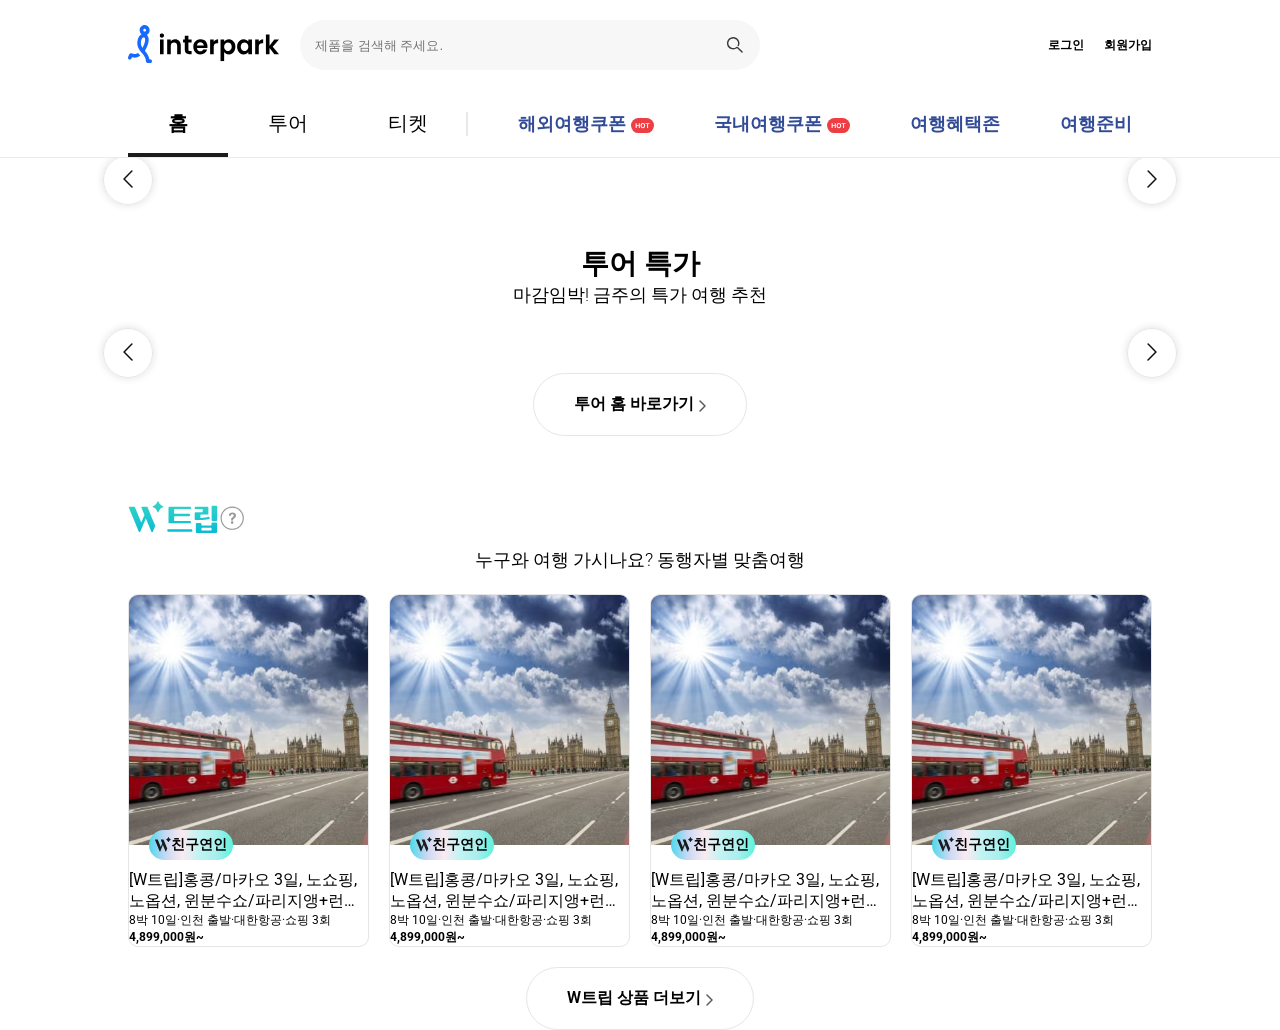
==== public/index.html @ 02920b18 "[docs] banner 반응형 작업" ====
<!DOCTYPE html>
<html lang="ko">
  <head>
    <meta charset="UTF-8" />
    <meta name="viewport" content="width=device-width, initial-scale=1.0" />
    <title>나의 til</title>
    <!--외부 라이브러리-->
    <link
      rel="stylesheet"
      href="https://cdn.jsdelivr.net/npm/swiper@11/swiper-bundle.min.css"
    />

    <script src="https://cdn.jsdelivr.net/npm/swiper@11/swiper-bundle.min.js"></script>

    <link rel="stylesheet" href="css/common.css" />
    <link rel="stylesheet" href="css/header.css" />
    <link rel="stylesheet" href="css/banner.css" />
    <link rel="stylesheet" href="css/tour.css" />
    <link rel="stylesheet" href="css/trip.css" />
    <!-- js 초기 코드 -->
    <script src="js/index.js"></script>
    <script src="js/header.js"></script>
    <script src="js/banner.js"></script>
    <script src="js/tour.js"></script>
  </head>

  <body>
    <!-- 전체 레이아웃  -->
    <div class="wrap">
      <!-- 상단 -->
      <header class="header">
        <div class="layout">
          <!-- 상단의 위 -->
          <div class="header_top">
            <div class="header_top_left">
              <!-- 로고 -->
              <div class="logo">
                <a href="http://www.interpark.com" target="_blank">
                  <img src="images/logo.svg" alt="로고" title="인터파크" />
                </a>
              </div>
              <!-- 제품검색 -->
              <div class="search">
                <!-- 제품 검색 API 연동 -->
                <form class="search_form">
                  <input
                    class="search_form_word"
                    type="text"
                    placeholder="제품을 검색해 주세요."
                  />
                  <input
                    class="search_form_button"
                    type="submit"
                    value="검색"
                  />
                </form>
              </div>
            </div>
            <div class="header_top_right">
              <ul class="member">
                <li><a href="#">로그인</a></li>
                <li><a href="#">회원가입</a></li>
              </ul>
            </div>
          </div>
          <!-- 상단의 아래 -->
          <div class="header_bottom">
            <div class="header_bottom_nav">
              <ul class="nav">
                <li><a href="#" class="focus">홈</a></li>
                <li><a href="#">투어</a></li>
                <li><a href="#">티켓</a></li>
              </ul>
            </div>
            <div class="header_bottom_eventmenu">
              <ul class="cupon">
                <li>
                  <a href="#">
                    해외여행쿠폰
                    <img
                      src="images/badge_hot.svg"
                      alt="해외여행쿠폰"
                      title="해외여행쿠폰"
                    />
                  </a>
                </li>
                <li>
                  <a href="#">
                    국내여행쿠폰
                    <img
                      src="images/badge_hot.svg"
                      alt="국내여행쿠폰"
                      title="국내여행쿠폰"
                    />
                  </a>
                </li>
                <li><a href="#">여행혜택존</a></li>
                <li><a href="#">여행준비</a></li>
              </ul>
            </div>
          </div>
        </div>
      </header>

      <!-- 모바일 상단 -->
      <div class="m_header">
        <div class="m_header_menu">
          <a href="">홈</a>
          <a href="">투어</a>
          <a href="">티켓</a>
        </div>
        <div class="m_header_search">
          <a href="#">
            <img src="images/btn_search.svg" alt="제품검색">
          </a>
        </div>
      </div>

      <!-- 메인 -->
      <main class="main">
        <div class="layout">
          <!-- Banner -->
          <div class="banner">
            <!-- 절대로 swiper 단어 고치지 않는다 -->
            <div class="swiper sw_banner">
              <div class="swiper-wrapper">
                <!-- API 연동 -->
              </div>
            </div>
            
            <div class="swiper-pagination sw_banner_pg"></div>

            <button class="slide_bt banner_prev slide_bt_left">
              <img src="images/slider_arrow.svg" alt="left" title="left" />
            </button>

            <button class="slide_bt banner_next slide_bt_right">
              <img src="images/slider_arrow.svg" alt="right" title="right" />
            </button>
          </div>
          <!-- Tour -->
          <div class="tour">
            <div class="section_top">
              <h2 class="section_title">투어 특가</h2>
              <span class="section_desc">마감임박! 금주의 특가 여행 추천</span>
            </div>
            <div class="section_list">
              <!--Start 목록영역 -->
              <div class="section_category">
                <ul class="section_category_bts">
                  <!-- API 연동 -->
                </ul>
              </div>

              <div class="section_slide">
                <!-- Swiper 투어 영역 -->
                <div class="swiper sw_tour">
                  <div class="swiper-wrapper">
                    <!-- API 연동 -->
                  </div>
                  <div class="swiper-wrapper"></div>
                </div>

                <button class="slide_bt tour_prev slide_bt_left">
                  <img src="images/slider_arrow.svg" alt="left" title="left" />
                </button>

                <button class="slide_bt tour_next slide_bt_right">
                  <img
                    src="images/slider_arrow.svg"
                    alt="right"
                    title="right"
                  />
                </button>
              </div>

              <!-- End 목록영역 -->
            </div>
            <div class="section_bts">
              <a href="#">
                투어 홈 바로가기
                <img
                  src="images/icon_linkArrow.svg"
                  alt="투어 홈 바로가기"
                  title="투어 홈 바로가기"
                />
              </a>
            </div>
          </div>

          <!-- Trip -->
          <div class="trip">
            <div class="trip_top">
              <div class="trip_top_title">
                <img
                  src="images/icon_w_trip_new_pc.svg"
                  alt="W트립"
                  title="W트립"
                />
                <a href="#"
                  ><img
                    src="images/icon_w_trip_question_mark_pc.svg"
                    alt="도움"
                    title="도움"
                /></a>
            </div>
              <p class="trip_desc">누구와 여행 가시나요? 동행자별 맞춤여행</p>
            </div>

            <!-- JSON 연동  -->
            <div class="trip_list">
              <div class="trip_item">
                <a href="#">
                  <div class="trip_item_image">
                    <img
                      src="images/Europe.avif"
                      alt="홍콩/마카오/원분수쇼/파리지앵"
                      title="[W트립]홍콩/마카오 3일, 노쇼핑,노옵션, 윈분수쇼/파리지앵+런더너야경/리펄스베이/스탠리"
                    />
                  </div>
                  <div class="trip_item_name">
                    <img
                      src="images/icon_w_logo_new.svg"
                      alt="w icon"
                      title="w icon"
                    />
                    친구연인
                  </div>
                  <div class="trip_item_content">
                    <p class="trip_content_title">
                      [W트립]홍콩/마카오 3일, 노쇼핑,노옵션,
                      윈분수쇼/파리지앵+런더너야경/리펄스베이/스탠리
                    </p>
                    <span class="trip_content_tag"
                      >8박 10일·인천 출발·대한항공·쇼핑 3회</span
                    >
                    <span class="trip_content_price"><b>4,899,000원~</b></span>
                  </div>
                </a>
              </div>
              <div class="trip_item">
                <a href="#">
                  <div class="trip_item_image">
                    <img
                      src="images/Europe.avif"
                      alt="홍콩/마카오/원분수쇼/파리지앵"
                      title="[W트립]홍콩/마카오 3일, 노쇼핑,노옵션, 윈분수쇼/파리지앵+런더너야경/리펄스베이/스탠리"
                    />
                  </div>
                  <div class="trip_item_name">
                    <img
                      src="images/icon_w_logo_new.svg"
                      alt="w icon"
                      title="w icon"
                    />
                    친구연인
                  </div>
                  <div class="trip_item_content">
                    <p class="trip_content_title">
                      [W트립]홍콩/마카오 3일, 노쇼핑,노옵션,
                      윈분수쇼/파리지앵+런더너야경/리펄스베이/스탠리
                    </p>
                    <span class="trip_content_tag"
                      >8박 10일·인천 출발·대한항공·쇼핑 3회</span
                    >
                    <span class="trip_content_price"><b>4,899,000원~</b></span>
                  </div>
                </a>
              </div>
              <div class="trip_item">
                <a href="#">
                  <div class="trip_item_image">
                    <img
                      src="images/Europe.avif"
                      alt="홍콩/마카오/원분수쇼/파리지앵"
                      title="[W트립]홍콩/마카오 3일, 노쇼핑,노옵션, 윈분수쇼/파리지앵+런더너야경/리펄스베이/스탠리"
                    />
                  </div>
                  <div class="trip_item_name">
                    <img
                      src="images/icon_w_logo_new.svg"
                      alt="w icon"
                      title="w icon"
                    />
                    친구연인
                  </div>
                  <div class="trip_item_content">
                    <p class="trip_content_title">
                      [W트립]홍콩/마카오 3일, 노쇼핑,노옵션,
                      윈분수쇼/파리지앵+런더너야경/리펄스베이/스탠리
                    </p>
                    <span class="trip_content_tag"
                      >8박 10일·인천 출발·대한항공·쇼핑 3회</span
                    >
                    <span class="trip_content_price"><b>4,899,000원~</b></span>
                  </div>
                </a>
              </div>
              <div class="trip_item">
                <a href="#">
                  <div class="trip_item_image">
                    <img
                      src="images/Europe.avif"
                      alt="홍콩/마카오/원분수쇼/파리지앵"
                      title="[W트립]홍콩/마카오 3일, 노쇼핑,노옵션, 윈분수쇼/파리지앵+런더너야경/리펄스베이/스탠리"
                    />
                  </div>
                  <div class="trip_item_name">
                    <img
                      src="images/icon_w_logo_new.svg"
                      alt="w icon"
                      title="w icon"
                    />
                    친구연인
                  </div>
                  <div class="trip_item_content">
                    <p class="trip_content_title">
                      [W트립]홍콩/마카오 3일, 노쇼핑,노옵션,
                      윈분수쇼/파리지앵+런더너야경/리펄스베이/스탠리
                    </p>
                    <span class="trip_content_tag"
                      >8박 10일·인천 출발·대한항공·쇼핑 3회</span
                    >
                    <span class="trip_content_price"><b>4,899,000원~</b></span>
                  </div>
                </a>
              </div>

              <!-- 버튼 
              <button class="slide_bt trip_prev slide_bt_left">
                <img src="images/slider_arrow.svg" alt="left" title="left" />
              </button>

              <button class="slide_bt trip_next slide_bt_right">
                <img src="images/slider_arrow.svg" alt="right" title="right"/>
              </button>
            --></div>

            <div class="trip_bts">
              <a href="#"
                >W트립 상품 더보기
                <img
                  src="images/icon_linkArrow.svg"
                  alt="W트립 상품 더보기"
                  title="W트립 상품 더보기"
                />
              </a>
            </div>
          </div>
          <!-- Ticket -->
          <div></div>
          <!-- Live -->
          <div></div>
        </div>
      </main>
      <!-- 하단 -->
      <footer>
        <div></div>
      </footer>
    </div>
  </body>
</html>
---- public/css/common.css ----
@charset "utf-8";
@import url("https://fonts.googleapis.com/css2?family=Roboto:ital,wght@0,100..900;1,100..900&display=swap");

* {
  box-sizing: border-box;
  margin: 0;
  padding: 0;
  outline-style: none;
}

/* 태그 선택 : 추천하는 각 태그별 기본값 */
a {
  text-decoration: none;
  /* 아래는 디자인 보고 수정 */
  color: #000000;
}
ul {
  list-style: none;
}
html {
  width: 100%;
  /* 아래는 디자인 보고 수정 */
  font-size: 12px; /*웹 브라우저상 폰트의 기본 사이즈는 12*/
}

body {
  width: 100%;
  /* 글꼴이 필요로 함 */
  font-family: "Segoe UI", Roboto, Arial, "Noto Sans", sans-serif;
  font-size: 1rem; /*rem은 html의 폰트 사이즈 배 수 여기선 1rem은 12 2rm은 24*/
  letter-spacing: 0px;
  /* 아래는 디자인 보고 수정 */
  color: #000000;
  word-spacing: 0px;
}

.wrap {
  width: 100%;
}

.layout {
  max-width: 1280px; /*반응형 시작. 최대 넓이 1280*/
  width: 100%; /*이건 안 적어도 기본 설정임*/
  margin: 0 auto;
  /*  margin-top: 0; 
    margin-bottom: 0;
    margin-left: auto;
    margin-right: auto;*/
}
/* 반응형 작업 */
@media all and (max-width:1280px){
  .layout{
    max-width: 1024px ; 
  }
}
@media all and (max-width:1024px){
  .layout{
    max-width: 760px ;
    
  }
}
@media all and (max-width:760px){
  .layout{
    min-width: 100%;
    
  }
}

.slide_bt {
  position: absolute;
  top: 50%;
  z-index: 100;
  /* transform: translateY(-50%); << 아래 translateX에 덮어 씌워짐 */ 
  width: 50px;
  height: 50px;
  background-color: rgba(255, 255, 255, 0.85); /*a는 투명도. 투명도 최대치는 1.0*/
  
  border: 1px solid #e6e6e6;
  border-radius: 50%; /*px가능 그러나 %가 낫다*/
  box-shadow: 0 0 8px rgba(0, 0, 0, 0.13);

  cursor: pointer;
}
.slide_bt_left {
  left: 0;
  transform: translateX(-50%) translateY(-50%) rotateY(180deg); /*위에(29번줄) translatey적으면 x에 덮어 씌워지기 때문에 X와 Y같이 써준다. / 180deg = 180도*/
}
.slide_bt_right {
  right: 0;
  transform: translateX(50%) translateY(-50%);
}

/* swiper 버튼 비활성시 표현 */
.swiper-button-disabled{
  display: none !important;
}
---- public/css/header.css ----
main {
  padding-top: 150px;
}

.header {
  position: fixed;
  left: 0;
  top: 0;

  z-index: 999;
  width: 100%;
  background-color: #ffffff;
  border-bottom: 1px solid #ebebeb;
}
.header_down {
  position: fixed;
  top: 0;
  left: 0;
  z-index: 999;
  width: 100%;
}

.header_top {
  /* 좌표 기준을 세워주자 */
  position: relative;
  display: flex;
  justify-content: space-between;
  align-items: center;
  width: 100%;

  /* padding-top: 30px; */
  /* padding-bottom: 30px; */
  padding: 20px 0;
}
.header_top_down {
  padding: 0px;
}

.header_top_left {
  display: flex;
  align-items: center;
  gap: 20px;
}

.logo > a > img {
  width: 152px;
  height: auto;
}

.search {
}
.search_down {
  position: absolute;
  top: 10px;
  left: 350px;
}

.search_form {
  display: flex;
  align-items: center;
  width: 460px;
}

.search_form_word {
  width: calc(100% - 50px);
  height: 50px;
  background-color: #f7f7f8;
  border: none;
  border-radius: 25px 0px 0px 25px;
  padding-left: 15px;
}
.search_form_button {
  width: 50px;
  height: 50px;
  font-size: 0;

  /* background-color: red;
  background-image: url("../images/btn_search.svg");
  background-repeat: no-repeat;
  background-position: center;
  background-size: 18px; */

  background: #f7f7f8 url("../images/btn_search.svg") no-repeat center;
  background-color: #f7f7f8;
  background-size: 18px;
  border: none;
  border-radius: 0px 25px 25px 0px;
  cursor: pointer;
}

.header_top_right {
  position: relative;
}
.member {
  display: flex;
  gap: 20px;
}
.member_down {
  position: absolute;
  top: 30px;
  right: 0;
}

.member > li > a {
  font-size: 12px;
  font-weight: 700;
  line-height: 16px;
  color: #000000;
}

.header_bottom {
  display: flex;
  align-items: center;
  width: 100%;
}
.header_bottom_nav {
}
.nav {
  position: relative;
  display: flex;
  gap: 0px;
}
.nav::after {
  position: absolute;
  /* top: calc(100% - 50% - 24px / 2); */
  top: 50%;
  right: 0;
  display: block;

  width: 2px;
  height: 24px;
  background-color: #e9e9e9;
  transform: translateY(-50%);
  content: "";
}

.nav li a {
  position: relative;

  display: block;
  padding: 20px 40px;
  font-size: 20px;
  font-weight: 400;
}

.nav li a.focus {
  font-weight: 700 !important;
}

.nav li a.focus::after {
  position: absolute;
  bottom: 0;
  left: 0;

  display: block;
  width: 100%;
  height: 4px;
  background-color: #1c1c1c;
  content: "";
}

.header_bottom_eventmenu {
}
.cupon {
  display: flex;
  align-items: center;
  gap: 20px;
  margin-left: 30px;
}
.cupon > li > a {
  display: flex;
  align-items: center;
  padding: 0 20px;

  font-size: 18px;
  font-weight: 600;
  color: #324b97;
  gap: 5px;
}
.cupon > li > a > img {
  transform: translateY(10%);
}

/* 모바일 헤더 */
.m_header {
  padding: 0 10px;
  display: none;
  position: fixed;
  left: 0;
  top: 0;
  width: 100%;
  height: 54px;
  background-color: #fff;
  border-bottom: 1px solid #ebebeb;
  z-index: 999;
}

.m_header_menu{
  display: flex;
  align-items: center;
  gap: 15px;
}

.m_header_menu a{
  font-size: 20px;
  font-weight: 400;

}

.m_header_search{
  display: flex;
  align-items: center;
}

.m_header_search a {

}

/* 반응형 작업 */
@media all and (max-width: 1024px) {
  .main{
    padding-top: 40px;
  }
  .header {
    display: none;
  }
  .m_header {
    display: flex;
    justify-content: space-between;
    align-content: center;
  }
}
---- public/css/banner.css ----
.banner {
  position: relative;
  margin-top: 30px;
  
}


.banner_slide {
  display: flex;
  gap: 25px;
}
.sw_banner {
  border-radius: 15px;
}
.banner_list {
  overflow: hidden;
  background-color: rgb(255, 255, 255);
  border-radius: 15px;
}
/* 이미지가 영역에 가득 채워지면서도  비율이 유지되도록 처리 */
.banner_list img {
  width: 100%;
  height: 100%;
  /* 비율을 유지하면서 영역에 이미지 가득 채우기 */
  object-fit: cover;
  display: block;
}
/* 반응형 */
.sw_banner_pg{
  display: none;
  bottom: -25px !important;
}
@media all and (max-width: 1024px){
  .sw_banner_pg{
    display: block;
  }
  /* 평상시 버튼 모습 */
  .sw_banner_pg .swiper-pagination-bullet {}
  /* 포커스시 버튼 모습 */
  .sw_banner_pg .swiper-pagination-bullet-active {
    background-color: #000;
  }
}
@media all and (max-width:960px){
.sw_banner{
  width: 350px;
  }
.sw_banner_pg{
  bottom: 10px !important;
}
  /* 평상시 버튼 모습 */
.sw_banner_pg .swiper-pagination-bullet {
  width: 6px;
  height: 6px;
  opacity: 0.4;
  background-color: #fff;
}
  /* 포커스시 버튼 모습 */
.sw_banner_pg .swiper-pagination-bullet-active {
  width: 7px;
  height: 7px;
  opacity: 1;
  background-color: #fff;
  }
}
---- public/css/tour.css ----
.tour {
  position: relative;
  margin-top: 65px;
}

.section_top {
  padding-bottom: 22px;
}
.section_title {
  font-size: 28px;
  font-weight: 700;
  text-align: center;
}
.section_desc {
  display: block;
  font-size: 18px;
  font-weight: 300;
  text-align: center;
  color: rgba(0, 0, 7%, 0.75);
}
.section_list {
  position: relative;
}
.section_category {
  display: flex;
  justify-content: center;
  padding-bottom: 24px;
}
.section_category_bts {
  display: flex;
  gap: 6px;
}
.section_category_bts > li {
}
.section_category_bts > li > button {
  padding: 15px 20px;

  font-size: 14px;
  font-weight: 400;
  background-color: #ffffff;
  border: 1px solid #e5e5e5;
  border-radius: 52px;

  transition: all 0.4s;
  cursor: pointer;
}
.section_category_bts > li > button.cate_focus {
  font-weight: 700;
  color: #fff;
  background-color: #333333;
  border: 1px solid #333333;
}

.section_slide {
  position: relative;
  margin-bottom: 20px;
}
.item {
  position: relative;
  flex: 1; /*이미지 비율을 똑같이 맞춰라*/
  overflow: hidden;
  border: 1px solid #e5e5e5;
  border-radius: 10px;
}
.item > a {
}
.item_image {
  width: 100%;
  height: 250px;
  overflow: hidden;
  margin-bottom: 25px;
}

.item_image > img {
  display: block;
  width: 100%;
  height: 100%;
  /* 비율을 유지하면서 영역에 이미지 가득 채우기 */
  object-fit: cover;
}

.item_name {
  position: absolute;
  top: 235px;
  left: 20px;
  padding: 10px;
  font-size: 14px;
  font-weight: 600;
  color: #fff;
  background-color: #1769ff;

  border-radius: 4px;
}

.item_text {
  padding: 20px;
  border-radius: 50px;
  padding-top: 5px;
}

.item_cupon {
  display: block; /*text에다가 block을 줘도 여기서는 inline이라서 white-space부터 text-overflow까지 적용이 안 될 수도 있다. 때문에 여기에다가 block을 준다*/
  /* 말줄임 처리 */
  overflow: hidden;
  font-size: 14px;
  font-weight: 400;
  color: #1769ff;
  /* 줄내림 방지 */
  white-space: nowrap;
  text-overflow: ellipsis;
}
.item_desc {
  display: block; /*p태그는 기본 display:block이지만 적어주는걸 권장함 */
  /* 말줄임 처리 */
  overflow: hidden;
  font-size: 14px;
  color: #333333;
  /* 줄내림 방지 */
  white-space: nowrap;
  text-overflow: ellipsis;
}

.item_price {
  font-size: 16px;
  font-weight: 400;
}
.item_price > b {
  font-size: 20px;
  font-weight: 700;
}

.section_bts {
  display: flex;
  justify-content: center;
}
.section_bts > a {
  display: flex;
  align-items: center;
  padding: 20px 40px;

  font-size: 16px;
  font-weight: 600; /*px 쓰지말것*/
  background-color: #fff;
  border: 1px solid #e5e5e5;

  border-radius: 40px;
  gap: 5px;
}
.section_bts > a > img {
  transform: translateY(1px);
}

/* 반응형 */
@media all and (max-width: 1024px) {
  .tour {
    border-top: 8px solid #f4f4f4;
    margin-top: 50px;
    padding-top: 10px;
  }
  .tour.section_top {
    padding-bottom: 12px;
  }
  .tour .section_title {
    font-size: 21px;
  }
  .tour .section_desc {
    font-size: 15px;
  }
  .tour .section_category {
    padding-bottom: 12px;
  }
  .section_category_bts > li > button {
    padding: 9px 20px;
  }
}
---- public/css/trip.css ----
.trip {
  position: relative;
  margin-top: 65px;
}
.trip_top {
  display: block;
  text-align: center;
  margin-bottom: 22px;



}

.trip_top_title {
  display: flex;
  align-items: center; 
  
}

.trip_desc {
  font-size: 18px;
  font-weight: 300;
  color: rgba(0, 0, 7%, 0.75);
  margin-top: 10px;
}
.trip_list {
  position: relative;
  display: flex;
  gap: 20px
}
.trip_item {
  position: relative;
  flex: 1; /*이미지 비율을 똑같이 맞춰라*/
  overflow: hidden;
  border: 1px solid #e5e5e5;
  border-radius: 10px;
  margin-bottom: 20px;
}

.trip_item_image {
  width: 100%;
  height: 250px;
  overflow: hidden;
  margin-bottom: 25px;
}
.trip_item_image > img {
  display: block;
  width: 100%;
  height: 100%;
  /* 비율을 유지하면서 영역에 이미지 가득 채우기 */
  object-fit: cover;
}
.trip_item_name {
  position: absolute;
  display: flex;
  top: 235px;
  left: 20px;
  padding: 6px;
  font-size: 14px;
  font-weight: 600;
  background: linear-gradient(
    90deg,
    #4ed8eb,
    #c9d8f4,
    #fbeaf0,
    #c0f3f3,
    #a9eeee,
    #5cf3dc
  );
  border-radius: 4rem;
  align-items: center;
}
.trip_item_content {
}
.trip_content_title {
  display: block; 
  /* 말줄임 처리 */
  overflow: hidden;
  font-size: 16px;
  font-weight: 400;
  /* 줄내림 방지 */
  text-overflow: ellipsis;
  display: -webkit-box;
  -webkit-line-clamp: 2;
  -webkit-box-orient: vertical;
}
.trip_content_tag {
  display: block;
}
.trip_content_price {
}
.trip_bts {
  display: flex;
  justify-content: center;
}
.trip_bts > a {
  display: flex;
  align-items: center;
  padding: 20px 40px;

  font-size: 16px;
  font-weight: 600; /*px 쓰지말것*/
  background-color: #fff;
  border: 1px solid #e5e5e5;

  border-radius: 40px;
  gap: 5px;
}
.trip_bts > a > img {
  transform: translateY(1px);
}
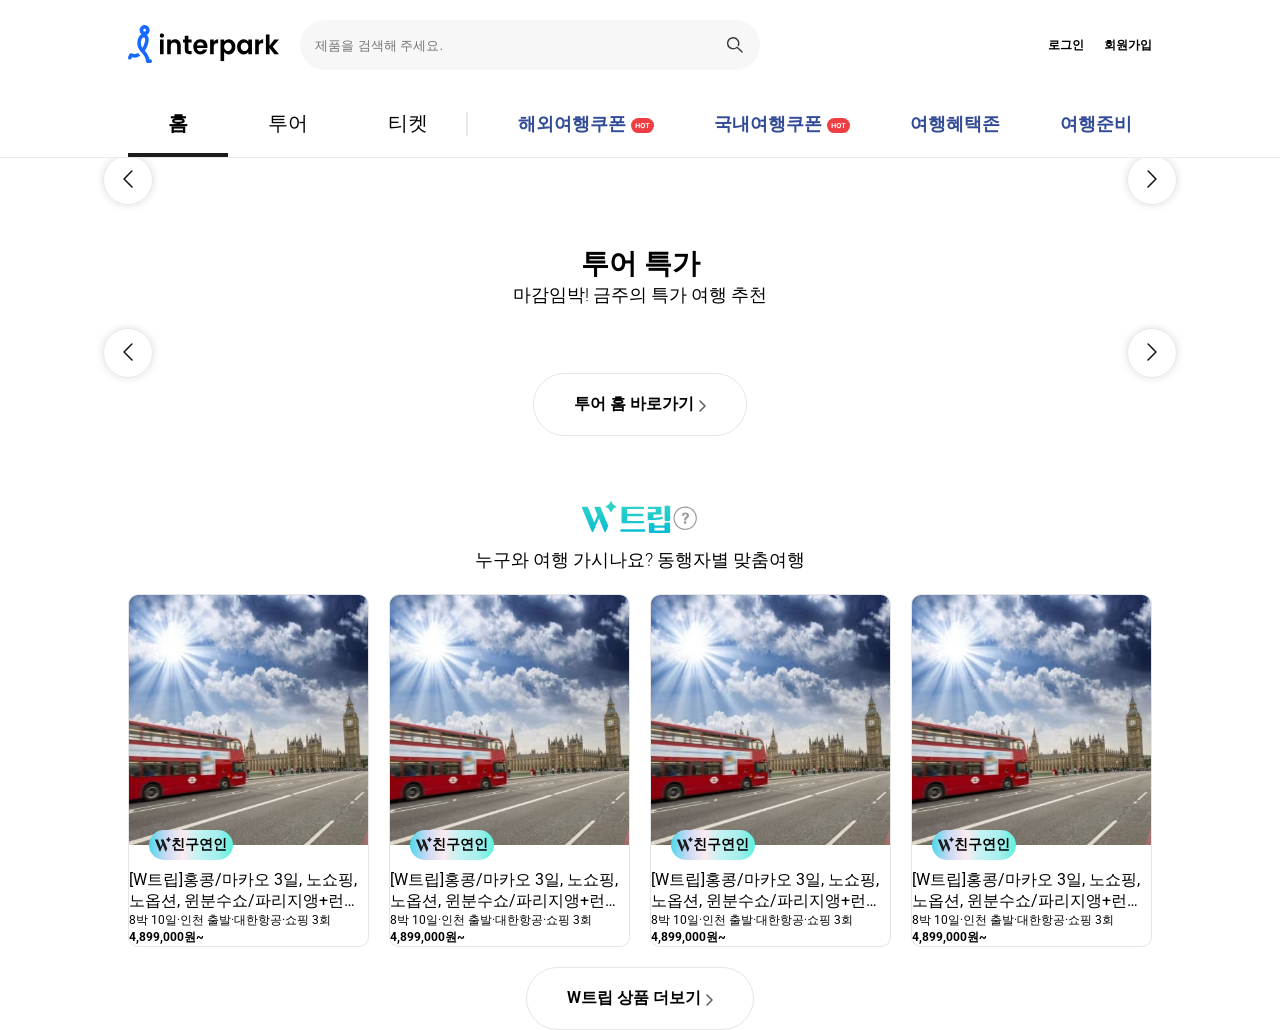
==== commit 4d09133e: "[docs] trip작업중" ====
--- a/public/index.html
+++ b/public/index.html
@@ -198,7 +198,7 @@
                   title="W트립"
                 />
                 <a href="#"
-                  ><img
+                  ><img class="question"
                     src="images/icon_w_trip_question_mark_pc.svg"
                     alt="도움"
                     title="도움"
--- a/public/css/header.css
+++ b/public/css/header.css
@@ -195,30 +195,28 @@
   z-index: 999;
 }
 
-.m_header_menu{
+.m_header_menu {
   display: flex;
   align-items: center;
   gap: 15px;
 }
 
-.m_header_menu a{
+.m_header_menu a {
   font-size: 20px;
   font-weight: 400;
-
-}
-
-.m_header_search{
+}
+
+.m_header_search {
   display: flex;
   align-items: center;
 }
 
 .m_header_search a {
-
 }
 
 /* 반응형 작업 */
 @media all and (max-width: 1024px) {
-  .main{
+  .main {
     padding-top: 40px;
   }
   .header {
--- a/public/css/trip.css
+++ b/public/css/trip.css
@@ -4,18 +4,22 @@
 }
 .trip_top {
   display: block;
+  margin-bottom: 22px;
   text-align: center;
-  margin-bottom: 22px;
-
-
-
 }
 
 .trip_top_title {
+  /* position: relative; */
   display: flex;
-  align-items: center; 
-  
+  align-items: center;
+  justify-content: center; /*가로 정렬*/
+ 
+
 }
+/* .trip .question{
+  transform: translateY(-10%);
+
+} */
 
 .trip_desc {
   font-size: 18px;
@@ -26,7 +30,7 @@
 .trip_list {
   position: relative;
   display: flex;
-  gap: 20px
+  gap: 20px;
 }
 .trip_item {
   position: relative;
@@ -73,7 +77,7 @@
 .trip_item_content {
 }
 .trip_content_title {
-  display: block; 
+  display: block;
   /* 말줄임 처리 */
   overflow: hidden;
   font-size: 16px;
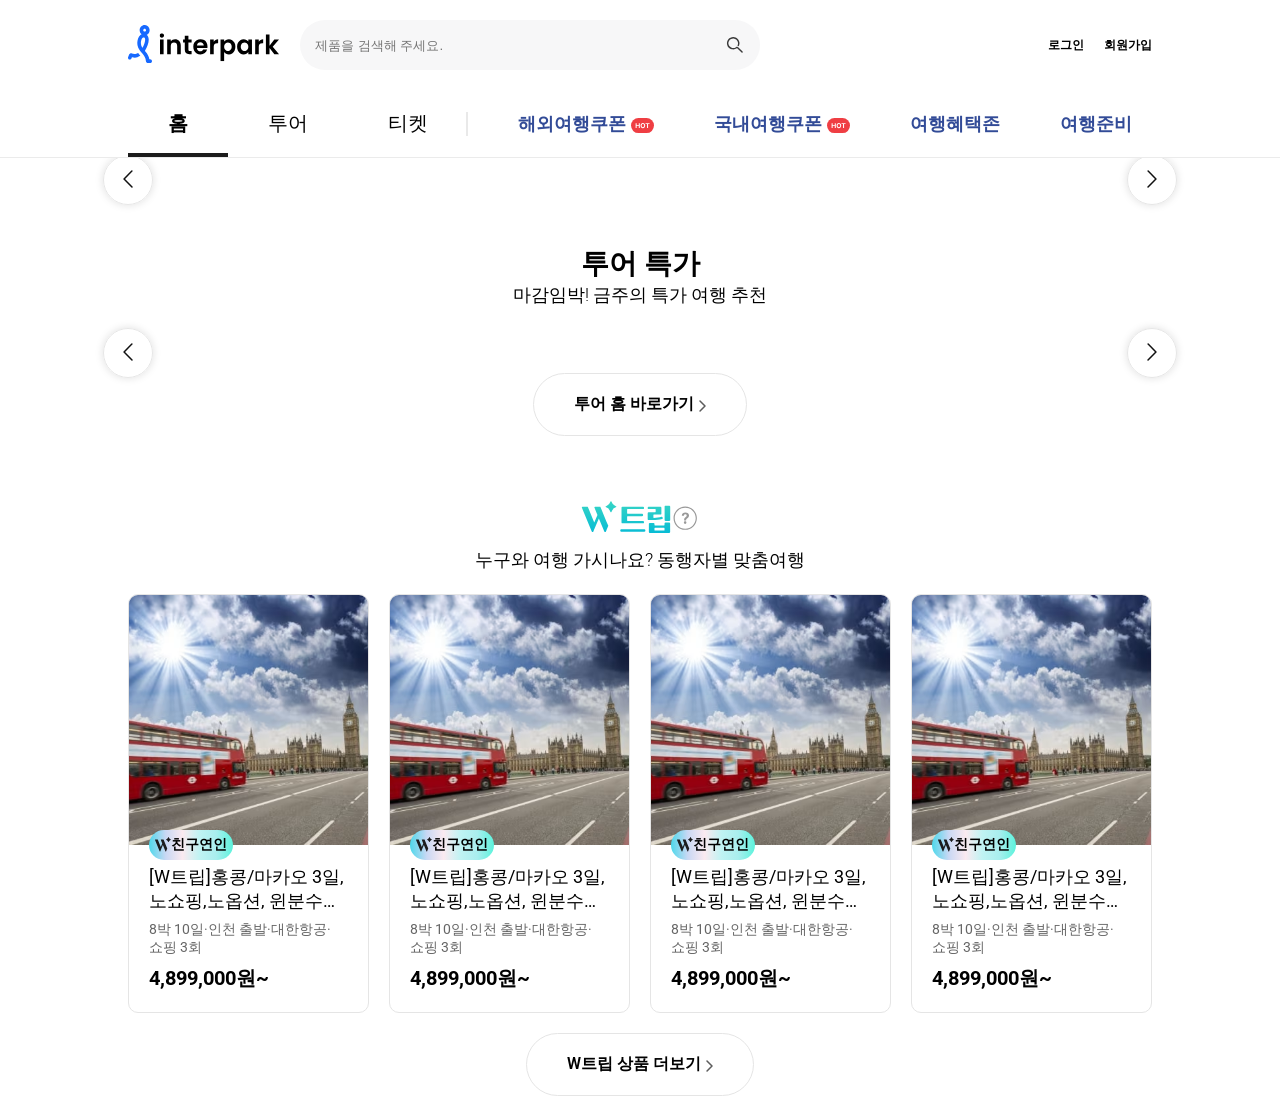
==== commit 871066cd: "[docs]tour 반응형 수정" ====
--- a/public/index.html
+++ b/public/index.html
@@ -111,13 +111,18 @@
         </div>
         <div class="m_header_search">
           <a href="#">
-            <img src="images/btn_search.svg" alt="제품검색">
+            <img src="images/btn_search.svg" alt="제품검색" />
           </a>
         </div>
       </div>
 
       <!-- 메인 -->
       <main class="main">
+        <!-- 안내창 -->
+        <!-- <div class="popup">
+          <div class="popup_content">내용</div> -->
+        <!-- 안내창-->  
+        </div>
         <div class="layout">
           <!-- Banner -->
           <div class="banner">
@@ -127,7 +132,7 @@
                 <!-- API 연동 -->
               </div>
             </div>
-            
+
             <div class="swiper-pagination sw_banner_pg"></div>
 
             <button class="slide_bt banner_prev slide_bt_left">
@@ -153,26 +158,27 @@
               </div>
 
               <div class="section_slide">
-                <!-- Swiper 투어 영역 -->
-                <div class="swiper sw_tour">
-                  <div class="swiper-wrapper">
-                    <!-- API 연동 -->
-                  </div>
-                  <div class="swiper-wrapper"></div>
-                </div>
-
-                <button class="slide_bt tour_prev slide_bt_left">
-                  <img src="images/slider_arrow.svg" alt="left" title="left" />
-                </button>
-
-                <button class="slide_bt tour_next slide_bt_right">
-                  <img
-                    src="images/slider_arrow.svg"
-                    alt="right"
-                    title="right"
-                  />
-                </button>
-              </div>
+                  <!-- Swiper 투어 영역 -->
+                  <div class="swiper sw_tour">
+                    <div class="swiper-wrapper">
+                      <!-- API 연동 -->
+                    </div>
+                    <div class="swiper-wrapper"></div>
+                  </div>
+
+                  <button class="slide_bt tour_prev slide_bt_left">
+                    <img src="images/slider_arrow.svg" alt="left" title="left" />
+                  </button>
+
+                  <button class="slide_bt tour_next slide_bt_right">
+                    <img
+                      src="images/slider_arrow.svg"
+                      alt="right"
+                      title="right"
+                    />
+                  </button>
+              </div>
+              
 
               <!-- End 목록영역 -->
             </div>
@@ -198,12 +204,13 @@
                   title="W트립"
                 />
                 <a href="#"
-                  ><img class="question"
+                  ><img
+                    class="question"
                     src="images/icon_w_trip_question_mark_pc.svg"
                     alt="도움"
                     title="도움"
                 /></a>
-            </div>
+              </div>
               <p class="trip_desc">누구와 여행 가시나요? 동행자별 맞춤여행</p>
             </div>
 
--- a/public/css/common.css
+++ b/public/css/common.css
@@ -19,6 +19,10 @@
 }
 html {
   width: 100%;
+  /* 반응형 최소 너비 설정 */
+  min-width: 540px;
+  /* 가로 스크롤은 UI상 좋지 않아서 숨긴다  */
+  overflow-x: hidden;
   /* 아래는 디자인 보고 수정 */
   font-size: 12px; /*웹 브라우저상 폰트의 기본 사이즈는 12*/
 }
@@ -39,8 +43,8 @@
 }
 
 .layout {
+  width: 100%; /*이건 안 적어도 기본 설정임*/
   max-width: 1280px; /*반응형 시작. 최대 넓이 1280*/
-  width: 100%; /*이건 안 적어도 기본 설정임*/
   margin: 0 auto;
   /*  margin-top: 0; 
     margin-bottom: 0;
@@ -48,21 +52,19 @@
     margin-right: auto;*/
 }
 /* 반응형 작업 */
-@media all and (max-width:1280px){
-  .layout{
-    max-width: 1024px ; 
+@media all and (max-width: 1280px) {
+  .layout {
+    max-width: 1024px;
   }
 }
-@media all and (max-width:1024px){
-  .layout{
-    max-width: 760px ;
-    
+@media all and (max-width: 1024px) {
+  .layout {
+    max-width: 760px;
   }
 }
-@media all and (max-width:760px){
-  .layout{
+@media all and (max-width: 760px) {
+  .layout {
     min-width: 100%;
-    
   }
 }
 
@@ -70,11 +72,16 @@
   position: absolute;
   top: 50%;
   z-index: 100;
-  /* transform: translateY(-50%); << 아래 translateX에 덮어 씌워짐 */ 
+  /* transform: translateY(-50%); << 아래 translateX에 덮어 씌워짐 */
   width: 50px;
   height: 50px;
-  background-color: rgba(255, 255, 255, 0.85); /*a는 투명도. 투명도 최대치는 1.0*/
-  
+  background-color: rgba(
+    255,
+    255,
+    255,
+    0.85
+  ); /*a는 투명도. 투명도 최대치는 1.0*/
+
   border: 1px solid #e6e6e6;
   border-radius: 50%; /*px가능 그러나 %가 낫다*/
   box-shadow: 0 0 8px rgba(0, 0, 0, 0.13);
@@ -91,8 +98,29 @@
 }
 
 /* swiper 버튼 비활성시 표현 */
-.swiper-button-disabled{
+.swiper-button-disabled {
   display: none !important;
 }
 
+/* 팝업창 */
+.popup {
+  position: fixed;
+  top: 0;
+  left: 0;
+  z-index: 99999999;
+  width: 100%;
+  height: 100%;
+  /* 아래처럼 해도 됩니다. */
+  height: 100vh;
+  background-color: rgba(0, 0, 0, 0.5);
+}
 
+.popup_content {
+  position: relative;
+  width: 50.78vw;
+  max-width: 650px;
+  height: 31.25vw; /*너비를 기준으로 잡았기 때문에 vh가 아닌 vw이다 */
+  max-height: 400px;
+  margin: 0 auto;
+  background-color: yellowgreen;
+}
--- a/public/css/tour.css
+++ b/public/css/tour.css
@@ -157,7 +157,7 @@
     margin-top: 50px;
     padding-top: 10px;
   }
-  .tour.section_top {
+  .tour .section_top {
     padding-bottom: 12px;
   }
   .tour .section_title {
@@ -172,4 +172,45 @@
   .section_category_bts > li > button {
     padding: 9px 20px;
   }
-}
+
+
+  
+  /* 반응형 슬라이드 높이 설정 */
+  .item {
+    height: 222px !important;
+    
+  }
+  .item_image {
+    height: 138px !important;
+    margin-bottom: 10px !important;
+  }
+  .item_name {
+    left: 8px;
+    top: 127px;
+    font-size: 11px;
+    font-weight: 500;
+    border-radius: 4px;
+    padding: 3px 5px;
+  }
+  .item_cupon {
+  }
+  .item_desc {
+  }
+  .item_price {
+    font-size: 14px;
+  }
+  .item_price > b {
+    font-size: 14px;
+  }
+  .item_text {
+    padding: 5px;
+    padding-left: 10px;
+  }
+
+  .section_bts > a {
+    width: 95%;
+    justify-content: center;
+    border-radius: 4px;
+    padding: 15px 20px;
+  }
+}
--- a/public/css/trip.css
+++ b/public/css/trip.css
@@ -45,7 +45,7 @@
   width: 100%;
   height: 250px;
   overflow: hidden;
-  margin-bottom: 25px;
+  margin-bottom: 20px;
 }
 .trip_item_image > img {
   display: block;
@@ -75,12 +75,16 @@
   align-items: center;
 }
 .trip_item_content {
+  padding: 20px;
+  border-radius: 50px;
+  padding-top: 0px;
+  
 }
 .trip_content_title {
   display: block;
   /* 말줄임 처리 */
   overflow: hidden;
-  font-size: 16px;
+  font-size: 18px;
   font-weight: 400;
   /* 줄내림 방지 */
   text-overflow: ellipsis;
@@ -90,8 +94,14 @@
 }
 .trip_content_tag {
   display: block;
+  padding: 8px;
+  padding-left: 0;
+  color: #666;
+  font-size:14px;
+
 }
 .trip_content_price {
+  font-size: 20px;
 }
 .trip_bts {
   display: flex;
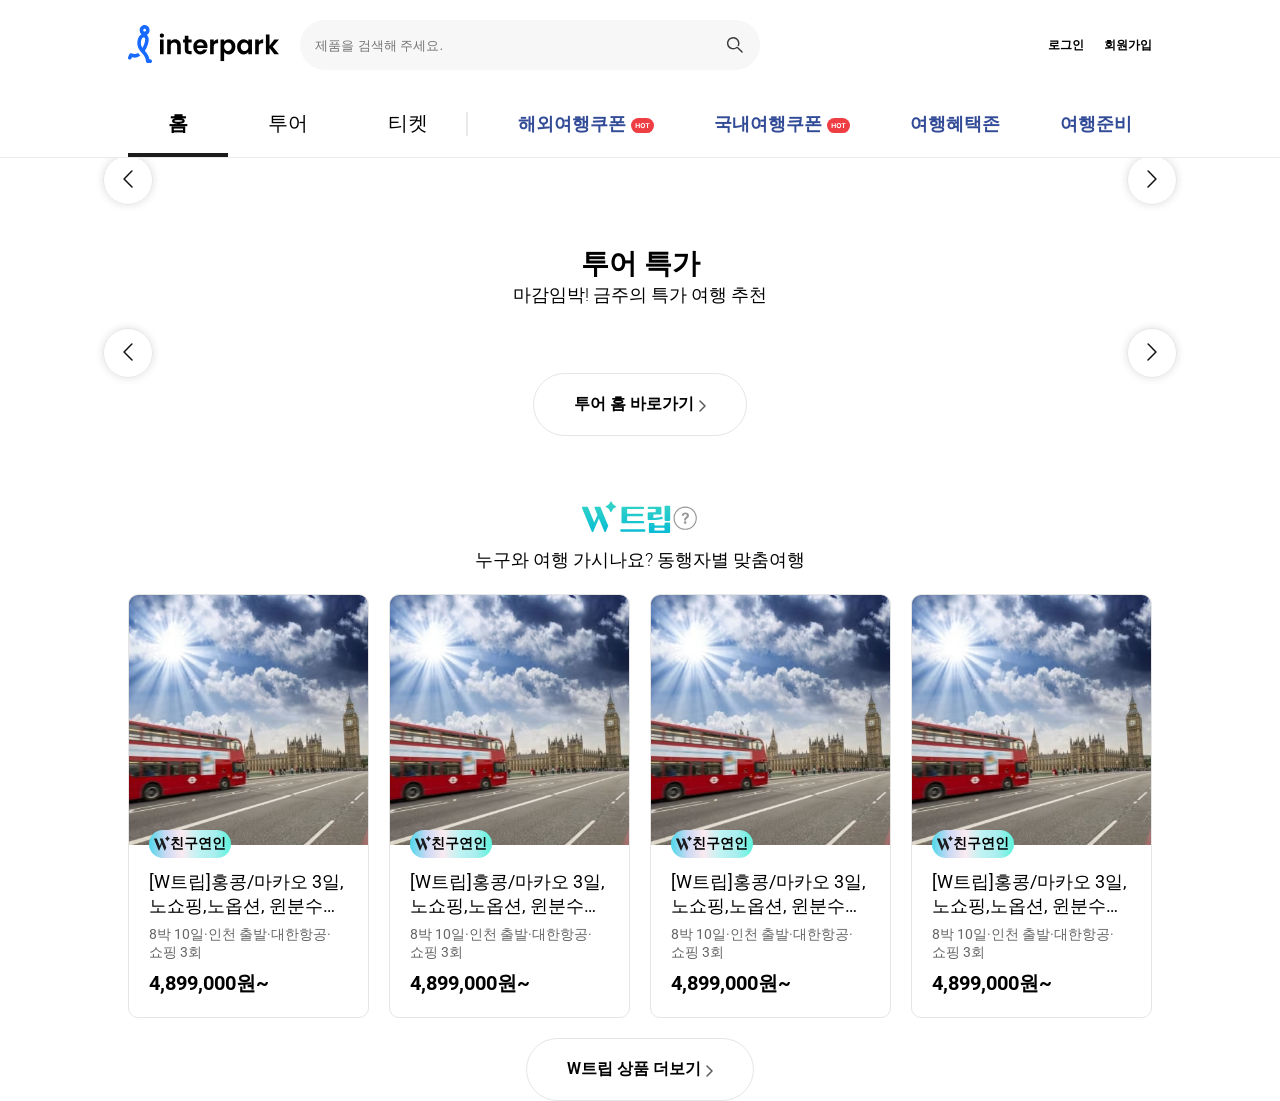
==== commit e15b9b84: "[docs]trip css작업중" ====
--- a/public/index.html
+++ b/public/index.html
@@ -22,6 +22,7 @@
     <script src="js/header.js"></script>
     <script src="js/banner.js"></script>
     <script src="js/tour.js"></script>
+    <script src="js/trip.js"></script>
   </head>
 
   <body>
--- a/public/css/tour.css
+++ b/public/css/tour.css
@@ -83,7 +83,7 @@
   position: absolute;
   top: 235px;
   left: 20px;
-  padding: 10px;
+  padding: 8px 12px;
   font-size: 14px;
   font-weight: 600;
   color: #fff;
--- a/public/css/trip.css
+++ b/public/css/trip.css
@@ -45,7 +45,7 @@
   width: 100%;
   height: 250px;
   overflow: hidden;
-  margin-bottom: 20px;
+  margin-bottom: 25px;
 }
 .trip_item_image > img {
   display: block;
@@ -59,7 +59,7 @@
   display: flex;
   top: 235px;
   left: 20px;
-  padding: 6px;
+  padding: 5px;
   font-size: 14px;
   font-weight: 600;
   background: linear-gradient(
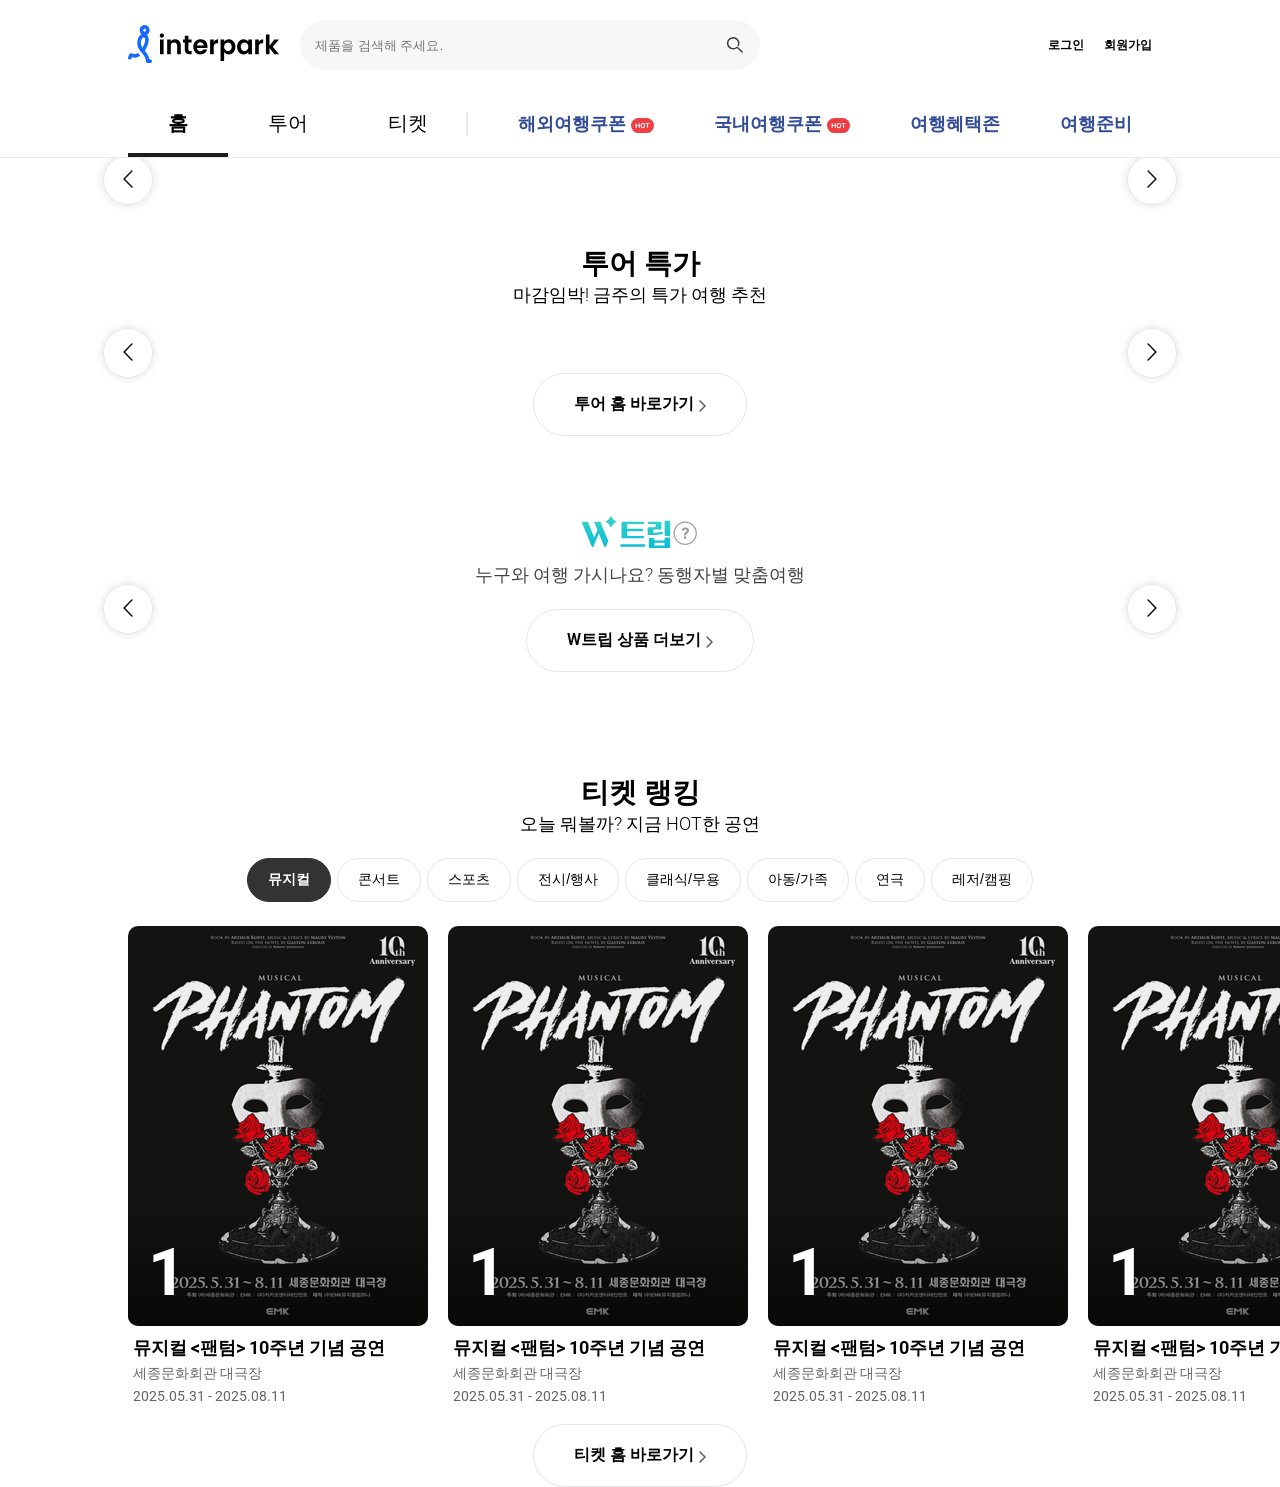
==== commit 889c4abb: "[docs]ticket 작업시작 :250" ====
--- a/public/index.html
+++ b/public/index.html
@@ -17,6 +17,7 @@
     <link rel="stylesheet" href="css/banner.css" />
     <link rel="stylesheet" href="css/tour.css" />
     <link rel="stylesheet" href="css/trip.css" />
+    <link rel="stylesheet" href="css/ticket.css">
     <!-- js 초기 코드 -->
     <script src="js/index.js"></script>
     <script src="js/header.js"></script>
@@ -124,6 +125,7 @@
           <div class="popup_content">내용</div> -->
         <!-- 안내창-->  
         </div>
+        
         <div class="layout">
           <!-- Banner -->
           <div class="banner">
@@ -196,7 +198,7 @@
           </div>
 
           <!-- Trip -->
-          <div class="trip">
+          <div class="main_top">
             <div class="trip_top">
               <div class="trip_top_title">
                 <img
@@ -217,124 +219,13 @@
 
             <!-- JSON 연동  -->
             <div class="trip_list">
-              <div class="trip_item">
-                <a href="#">
-                  <div class="trip_item_image">
-                    <img
-                      src="images/Europe.avif"
-                      alt="홍콩/마카오/원분수쇼/파리지앵"
-                      title="[W트립]홍콩/마카오 3일, 노쇼핑,노옵션, 윈분수쇼/파리지앵+런더너야경/리펄스베이/스탠리"
-                    />
-                  </div>
-                  <div class="trip_item_name">
-                    <img
-                      src="images/icon_w_logo_new.svg"
-                      alt="w icon"
-                      title="w icon"
-                    />
-                    친구연인
-                  </div>
-                  <div class="trip_item_content">
-                    <p class="trip_content_title">
-                      [W트립]홍콩/마카오 3일, 노쇼핑,노옵션,
-                      윈분수쇼/파리지앵+런더너야경/리펄스베이/스탠리
-                    </p>
-                    <span class="trip_content_tag"
-                      >8박 10일·인천 출발·대한항공·쇼핑 3회</span
-                    >
-                    <span class="trip_content_price"><b>4,899,000원~</b></span>
-                  </div>
-                </a>
-              </div>
-              <div class="trip_item">
-                <a href="#">
-                  <div class="trip_item_image">
-                    <img
-                      src="images/Europe.avif"
-                      alt="홍콩/마카오/원분수쇼/파리지앵"
-                      title="[W트립]홍콩/마카오 3일, 노쇼핑,노옵션, 윈분수쇼/파리지앵+런더너야경/리펄스베이/스탠리"
-                    />
-                  </div>
-                  <div class="trip_item_name">
-                    <img
-                      src="images/icon_w_logo_new.svg"
-                      alt="w icon"
-                      title="w icon"
-                    />
-                    친구연인
-                  </div>
-                  <div class="trip_item_content">
-                    <p class="trip_content_title">
-                      [W트립]홍콩/마카오 3일, 노쇼핑,노옵션,
-                      윈분수쇼/파리지앵+런더너야경/리펄스베이/스탠리
-                    </p>
-                    <span class="trip_content_tag"
-                      >8박 10일·인천 출발·대한항공·쇼핑 3회</span
-                    >
-                    <span class="trip_content_price"><b>4,899,000원~</b></span>
-                  </div>
-                </a>
-              </div>
-              <div class="trip_item">
-                <a href="#">
-                  <div class="trip_item_image">
-                    <img
-                      src="images/Europe.avif"
-                      alt="홍콩/마카오/원분수쇼/파리지앵"
-                      title="[W트립]홍콩/마카오 3일, 노쇼핑,노옵션, 윈분수쇼/파리지앵+런더너야경/리펄스베이/스탠리"
-                    />
-                  </div>
-                  <div class="trip_item_name">
-                    <img
-                      src="images/icon_w_logo_new.svg"
-                      alt="w icon"
-                      title="w icon"
-                    />
-                    친구연인
-                  </div>
-                  <div class="trip_item_content">
-                    <p class="trip_content_title">
-                      [W트립]홍콩/마카오 3일, 노쇼핑,노옵션,
-                      윈분수쇼/파리지앵+런더너야경/리펄스베이/스탠리
-                    </p>
-                    <span class="trip_content_tag"
-                      >8박 10일·인천 출발·대한항공·쇼핑 3회</span
-                    >
-                    <span class="trip_content_price"><b>4,899,000원~</b></span>
-                  </div>
-                </a>
-              </div>
-              <div class="trip_item">
-                <a href="#">
-                  <div class="trip_item_image">
-                    <img
-                      src="images/Europe.avif"
-                      alt="홍콩/마카오/원분수쇼/파리지앵"
-                      title="[W트립]홍콩/마카오 3일, 노쇼핑,노옵션, 윈분수쇼/파리지앵+런더너야경/리펄스베이/스탠리"
-                    />
-                  </div>
-                  <div class="trip_item_name">
-                    <img
-                      src="images/icon_w_logo_new.svg"
-                      alt="w icon"
-                      title="w icon"
-                    />
-                    친구연인
-                  </div>
-                  <div class="trip_item_content">
-                    <p class="trip_content_title">
-                      [W트립]홍콩/마카오 3일, 노쇼핑,노옵션,
-                      윈분수쇼/파리지앵+런더너야경/리펄스베이/스탠리
-                    </p>
-                    <span class="trip_content_tag"
-                      >8박 10일·인천 출발·대한항공·쇼핑 3회</span
-                    >
-                    <span class="trip_content_price"><b>4,899,000원~</b></span>
-                  </div>
-                </a>
-              </div>
-
-              <!-- 버튼 
+              <!-- Swiper -->
+              <div class="swiper sw_trip">
+                <div class="swiper-wrapper">
+                  <!-- API 연동 -->
+                </div>
+              </div>
+              <!-- 버튼 -->
               <button class="slide_bt trip_prev slide_bt_left">
                 <img src="images/slider_arrow.svg" alt="left" title="left" />
               </button>
@@ -342,9 +233,9 @@
               <button class="slide_bt trip_next slide_bt_right">
                 <img src="images/slider_arrow.svg" alt="right" title="right"/>
               </button>
-            --></div>
-
-            <div class="trip_bts">
+            </div>
+
+            <div class="section_bts">
               <a href="#"
                 >W트립 상품 더보기
                 <img
@@ -356,7 +247,92 @@
             </div>
           </div>
           <!-- Ticket -->
-          <div></div>
+          <div class="ticket">
+            <div class="main_top">
+              <h2 class="section_title"> 티켓 랭킹</h2>
+              <span class="section_desc">오늘 뭐볼까? 지금 HOT한 공연</span>
+            </div>
+            <div class="tk_middle">
+              <div class="tk_section_category">
+                <ul class="tk_section_category_bts">
+                  <li><button class="tk_cate_focus">뮤지컬</button></li>
+                  <li><button>콘서트</button></li>
+                  <li><button>스포츠</button></li>
+                  <li><button>전시/행사</button></li>
+                  <li><button>클래식/무용</button></li>
+                  <li><button>아동/가족</button></li>
+                  <li><button>연극</button></li>
+                  <li><button>레저/캠핑</button></li>
+                </ul>
+              </div>
+
+              <!-- API 연동 -->
+              <div class="ticket_list">
+                <div class="ticket_item">
+                  <div class="ticket_img">
+                    <div class="back_color"></div>
+                    <div class="ticket_back_img">
+                      <img src="./images/P0004249_p.gif" alt="팬텀">
+                    </div>
+                    <div class="ticket_rank">1</div>
+                  </div>
+                  <div class="ticket_desc">
+                    <h2>뮤지컬 <팬텀> 10주년 기념 공연</h2>
+                    <span>세종문화회관 대극장</span>
+                    <span>2025.05.31 - 2025.08.11</span>
+                  </div>
+                </div>
+                <div class="ticket_item">
+                  <div class="ticket_img">
+                    <div class="back_color"></div>
+                    <div class="ticket_back_img">
+                      <img src="./images/P0004249_p.gif" alt="팬텀">
+                    </div>
+                    <div class="ticket_rank">1</div>
+                  </div>
+                  <div class="ticket_desc">
+                    <h2>뮤지컬 <팬텀> 10주년 기념 공연</h2>
+                    <span>세종문화회관 대극장</span>
+                    <span>2025.05.31 - 2025.08.11</span>
+                  </div>
+                </div>
+                <div class="ticket_item">
+                  <div class="ticket_img">
+                    <div class="back_color"></div>
+                    <div class="ticket_back_img">
+                      <img src="./images/P0004249_p.gif" alt="팬텀">
+                    </div>
+                    <div class="ticket_rank">1</div>
+                  </div>
+                  <div class="ticket_desc">
+                    <h2>뮤지컬 <팬텀> 10주년 기념 공연</h2>
+                    <span>세종문화회관 대극장</span>
+                    <span>2025.05.31 - 2025.08.11</span>
+                  </div>
+                </div>
+                <div class="ticket_item">
+                  <div class="ticket_img">
+                    <div class="back_color"></div>
+                    <div class="ticket_back_img">
+                      <img src="./images/P0004249_p.gif" alt="팬텀">
+                    </div>
+                    <div class="ticket_rank">1</div>
+                  </div>
+                  <div class="ticket_desc">
+                    <h2>뮤지컬 <팬텀> 10주년 기념 공연</h2>
+                    <span>세종문화회관 대극장</span>
+                    <span>2025.05.31 - 2025.08.11</span>
+                  </div>
+                </div>
+              </div>
+            </div>
+            <div class="section_bts">
+              <a href="#">
+                티켓 홈 바로가기
+                <img src="./images/icon_linkArrow.svg" alt="">
+              </a>
+            </div>
+          </div>
           <!-- Live -->
           <div></div>
         </div>
--- a/public/css/common.css
+++ b/public/css/common.css
@@ -37,7 +37,9 @@
   color: #000000;
   word-spacing: 0px;
 }
-
+span {
+  display: block;
+}
 .wrap {
   width: 100%;
 }
@@ -50,6 +52,13 @@
     margin-bottom: 0;
     margin-left: auto;
     margin-right: auto;*/
+}
+
+/* trip, ticket, live 상단 간격 */
+.main_top {
+  position: relative;
+  margin-top: 80px;
+  padding-bottom: 22px;
 }
 /* 반응형 작업 */
 @media all and (max-width: 1280px) {
--- a/public/css/tour.css
+++ b/public/css/tour.css
@@ -33,7 +33,7 @@
 .section_category_bts > li {
 }
 .section_category_bts > li > button {
-  padding: 15px 20px;
+  padding: 12px 20px;
 
   font-size: 14px;
   font-weight: 400;
--- a/public/css/trip.css
+++ b/public/css/trip.css
@@ -1,7 +1,4 @@
-.trip {
-  position: relative;
-  margin-top: 65px;
-}
+
 .trip_top {
   display: block;
   margin-bottom: 22px;
@@ -24,7 +21,7 @@
 .trip_desc {
   font-size: 18px;
   font-weight: 300;
-  color: rgba(0, 0, 7%, 0.75);
+  color: rgba(0, 0, 7, 0.75);
   margin-top: 10px;
 }
 .trip_list {
--- a/public/css/ticket.css
+++ b/public/css/ticket.css
@@ -0,0 +1,77 @@
+.tk_section_category {
+  display: flex;
+  justify-content: center;
+  padding-bottom: 24px;
+}
+.tk_section_category_bts {
+  display: flex;
+  gap: 6px;
+}
+.tk_section_category_bts > li > button {
+  padding: 12px 20px;
+
+  font-size: 14px;
+  font-weight: 400;
+  background-color: #ffffff;
+  border: 1px solid #e5e5e5;
+  border-radius: 52px;
+
+  transition: all 0.4s;
+  cursor: pointer;
+}
+.tk_section_category_bts > li > button.tk_cate_focus {
+  font-weight: 700;
+  color: #fff;
+  background-color: #333333;
+  border: 1px solid #333333;
+}
+
+
+.ticket_list {
+  display: flex;
+  gap: 20px;
+  margin-bottom: 20px;
+}
+
+.ticket_img {
+  position: relative;
+  display: block;
+  width: 300px;
+  height: 400px;
+  overflow: hidden;
+  border-radius: 10px;
+}
+
+.back_color {
+  position: absolute;
+  z-index: 1;
+  width: 100%;
+  height: 100%;
+
+  background-image: linear-gradient(#00000013, rgba(0, 0, 0, 0.04)),
+    linear-gradient(180deg, transparent 68.5%, rgba(0, 0, 0, 0.6));
+}
+.ticket_back_img > img {
+  height: 100%;
+}
+.ticket_rank {
+  position: absolute;
+  bottom: 15px;
+  left: 20px;
+  z-index: 2;
+  font-size: 5.5rem;
+  font-weight: 700;
+  color: #fff;
+}
+.ticket_desc {
+  display: block;
+  align-content: space-between;
+  padding: 10px 5px 0 5px;
+}
+.ticket_desc span:first-of-type {
+  margin: 5px 0;
+}
+.ticket_desc > span {
+  font-size: 14px;
+  color: #666;
+}
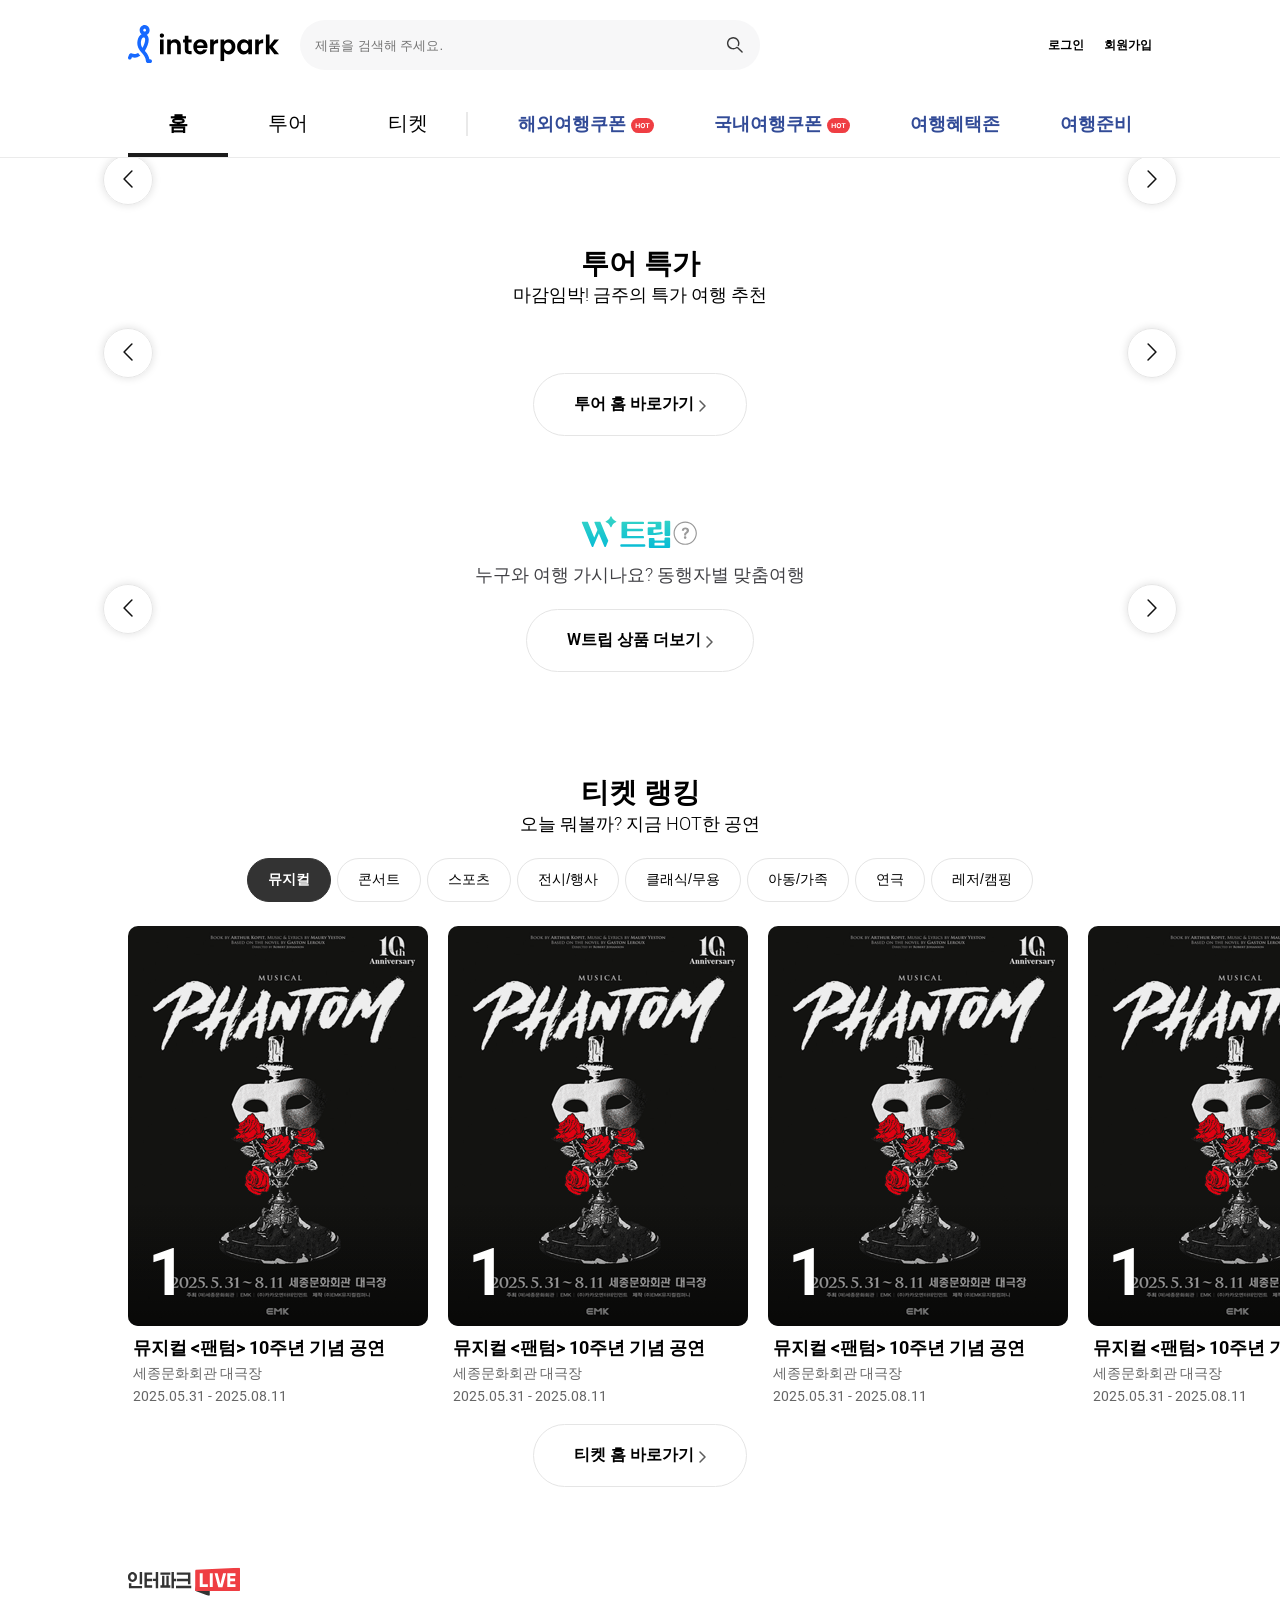
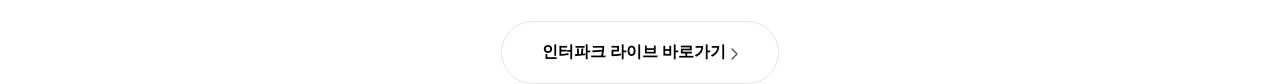
==== commit 67adbc63: "[docs]ticket마무리" ====
--- a/public/index.html
+++ b/public/index.html
@@ -17,7 +17,7 @@
     <link rel="stylesheet" href="css/banner.css" />
     <link rel="stylesheet" href="css/tour.css" />
     <link rel="stylesheet" href="css/trip.css" />
-    <link rel="stylesheet" href="css/ticket.css">
+    <link rel="stylesheet" href="css/ticket.css" />
     <!-- js 초기 코드 -->
     <script src="js/index.js"></script>
     <script src="js/header.js"></script>
@@ -123,9 +123,8 @@
         <!-- 안내창 -->
         <!-- <div class="popup">
           <div class="popup_content">내용</div> -->
-        <!-- 안내창-->  
-        </div>
-        
+        <!-- 안내창-->
+
         <div class="layout">
           <!-- Banner -->
           <div class="banner">
@@ -161,27 +160,26 @@
               </div>
 
               <div class="section_slide">
-                  <!-- Swiper 투어 영역 -->
-                  <div class="swiper sw_tour">
-                    <div class="swiper-wrapper">
-                      <!-- API 연동 -->
-                    </div>
-                    <div class="swiper-wrapper"></div>
-                  </div>
-
-                  <button class="slide_bt tour_prev slide_bt_left">
-                    <img src="images/slider_arrow.svg" alt="left" title="left" />
-                  </button>
-
-                  <button class="slide_bt tour_next slide_bt_right">
-                    <img
-                      src="images/slider_arrow.svg"
-                      alt="right"
-                      title="right"
-                    />
-                  </button>
-              </div>
-              
+                <!-- Swiper 투어 영역 -->
+                <div class="swiper sw_tour">
+                  <div class="swiper-wrapper">
+                    <!-- API 연동 -->
+                  </div>
+                  <div class="swiper-wrapper"></div>
+                </div>
+
+                <button class="slide_bt tour_prev slide_bt_left">
+                  <img src="images/slider_arrow.svg" alt="left" title="left" />
+                </button>
+
+                <button class="slide_bt tour_next slide_bt_right">
+                  <img
+                    src="images/slider_arrow.svg"
+                    alt="right"
+                    title="right"
+                  />
+                </button>
+              </div>
 
               <!-- End 목록영역 -->
             </div>
@@ -231,7 +229,7 @@
               </button>
 
               <button class="slide_bt trip_next slide_bt_right">
-                <img src="images/slider_arrow.svg" alt="right" title="right"/>
+                <img src="images/slider_arrow.svg" alt="right" title="right" />
               </button>
             </div>
 
@@ -249,7 +247,7 @@
           <!-- Ticket -->
           <div class="ticket">
             <div class="main_top">
-              <h2 class="section_title"> 티켓 랭킹</h2>
+              <h2 class="section_title">티켓 랭킹</h2>
               <span class="section_desc">오늘 뭐볼까? 지금 HOT한 공연</span>
             </div>
             <div class="tk_middle">
@@ -272,7 +270,7 @@
                   <div class="ticket_img">
                     <div class="back_color"></div>
                     <div class="ticket_back_img">
-                      <img src="./images/P0004249_p.gif" alt="팬텀">
+                      <img src="./images/P0004249_p.gif" alt="팬텀" />
                     </div>
                     <div class="ticket_rank">1</div>
                   </div>
@@ -286,7 +284,7 @@
                   <div class="ticket_img">
                     <div class="back_color"></div>
                     <div class="ticket_back_img">
-                      <img src="./images/P0004249_p.gif" alt="팬텀">
+                      <img src="./images/P0004249_p.gif" alt="팬텀" />
                     </div>
                     <div class="ticket_rank">1</div>
                   </div>
@@ -300,7 +298,7 @@
                   <div class="ticket_img">
                     <div class="back_color"></div>
                     <div class="ticket_back_img">
-                      <img src="./images/P0004249_p.gif" alt="팬텀">
+                      <img src="./images/P0004249_p.gif" alt="팬텀" />
                     </div>
                     <div class="ticket_rank">1</div>
                   </div>
@@ -314,7 +312,7 @@
                   <div class="ticket_img">
                     <div class="back_color"></div>
                     <div class="ticket_back_img">
-                      <img src="./images/P0004249_p.gif" alt="팬텀">
+                      <img src="./images/P0004249_p.gif" alt="팬텀" />
                     </div>
                     <div class="ticket_rank">1</div>
                   </div>
@@ -329,12 +327,29 @@
             <div class="section_bts">
               <a href="#">
                 티켓 홈 바로가기
-                <img src="./images/icon_linkArrow.svg" alt="">
+                <img src="./images/icon_linkArrow.svg" alt="" />
               </a>
             </div>
           </div>
           <!-- Live -->
-          <div></div>
+          <div class="live">
+            <div class="main_top">
+              <div class="live_title">
+                <img src="./images/title_live.svg" alt="" />
+              </div>
+            </div>
+            <div class="live_list"></div>
+            <div class="section_bts">
+              <a href="">
+                인터파크 라이브 바로가기
+                <img
+                  src="images/icon_linkArrow.svg"
+                  alt="인터파크 라이브 바로가기 "
+                  title="인터파크 라이브 바로가기"
+                />
+              </a>
+            </div>
+          </div>
         </div>
       </main>
       <!-- 하단 -->
--- a/public/css/ticket.css
+++ b/public/css/ticket.css
@@ -40,6 +40,7 @@
   height: 400px;
   overflow: hidden;
   border-radius: 10px;
+  
 }
 
 .back_color {
@@ -51,9 +52,7 @@
   background-image: linear-gradient(#00000013, rgba(0, 0, 0, 0.04)),
     linear-gradient(180deg, transparent 68.5%, rgba(0, 0, 0, 0.6));
 }
-.ticket_back_img > img {
-  height: 100%;
-}
+
 .ticket_rank {
   position: absolute;
   bottom: 15px;
